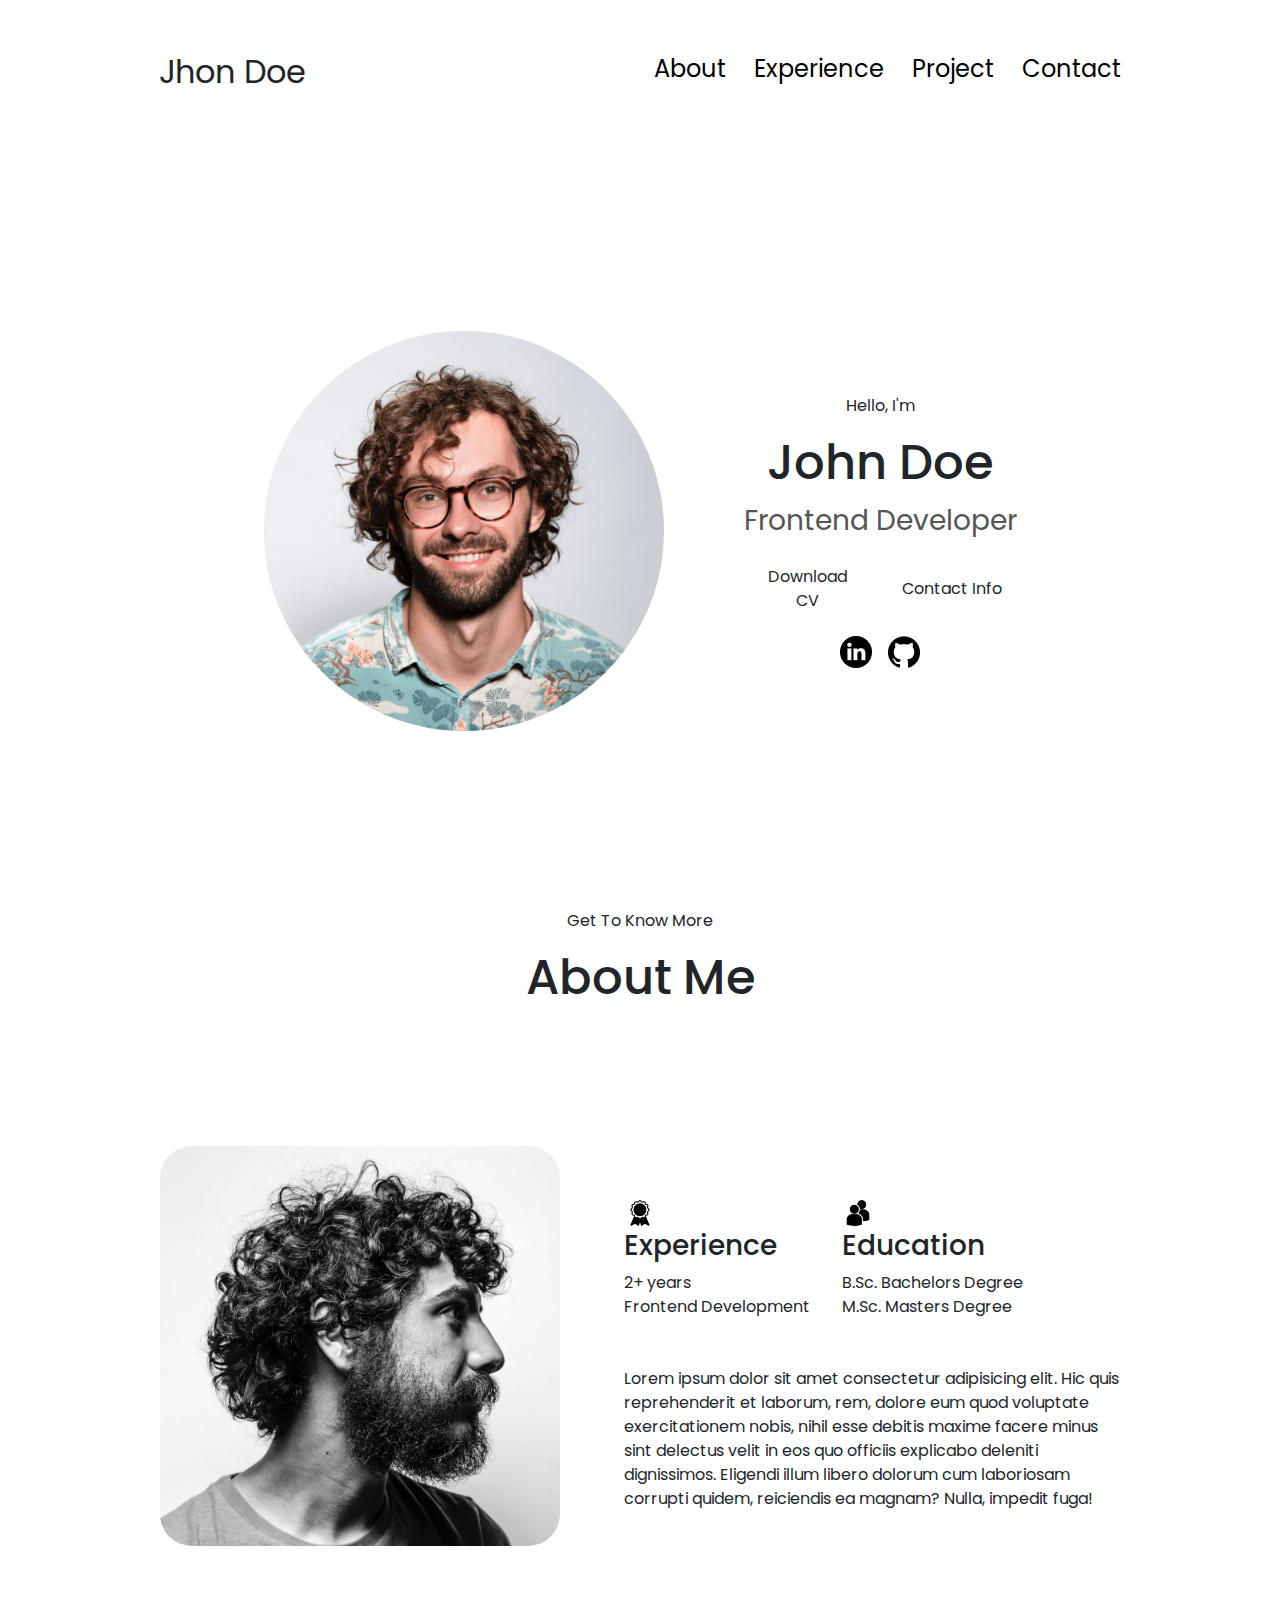
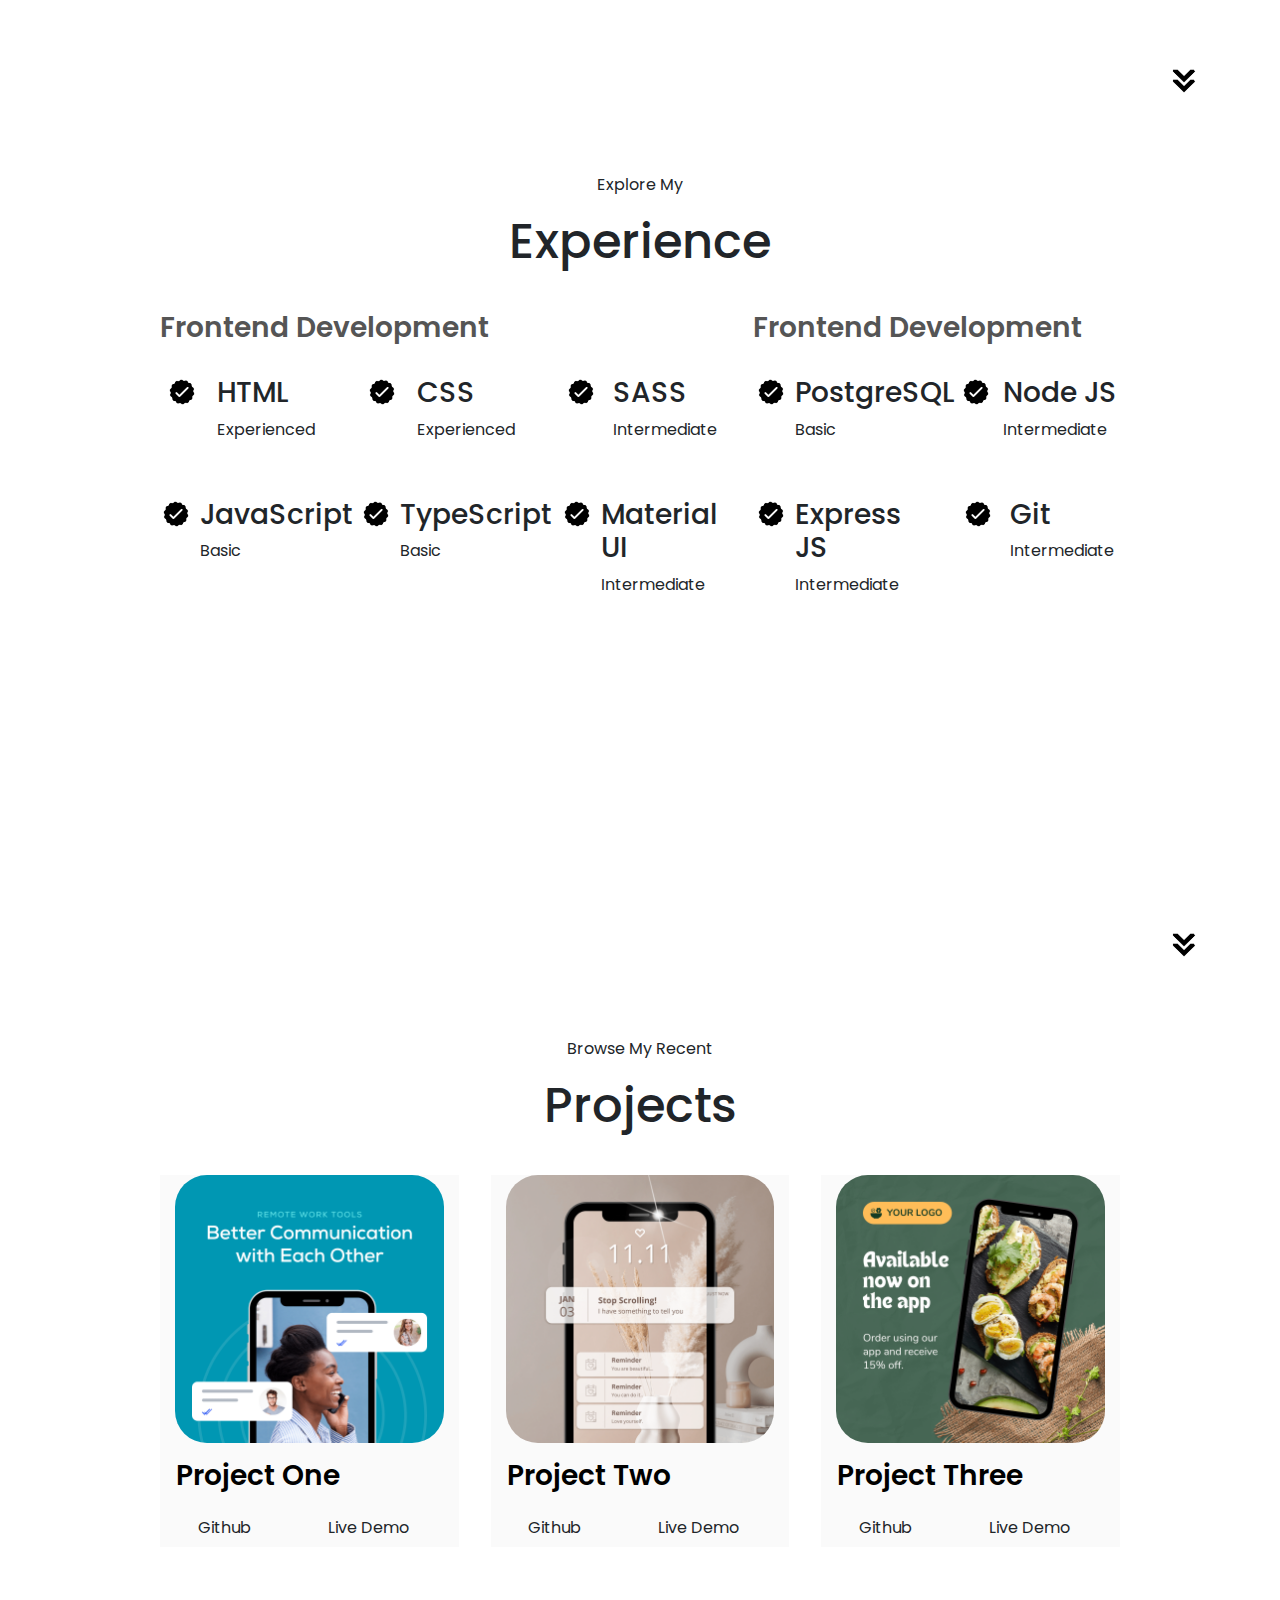
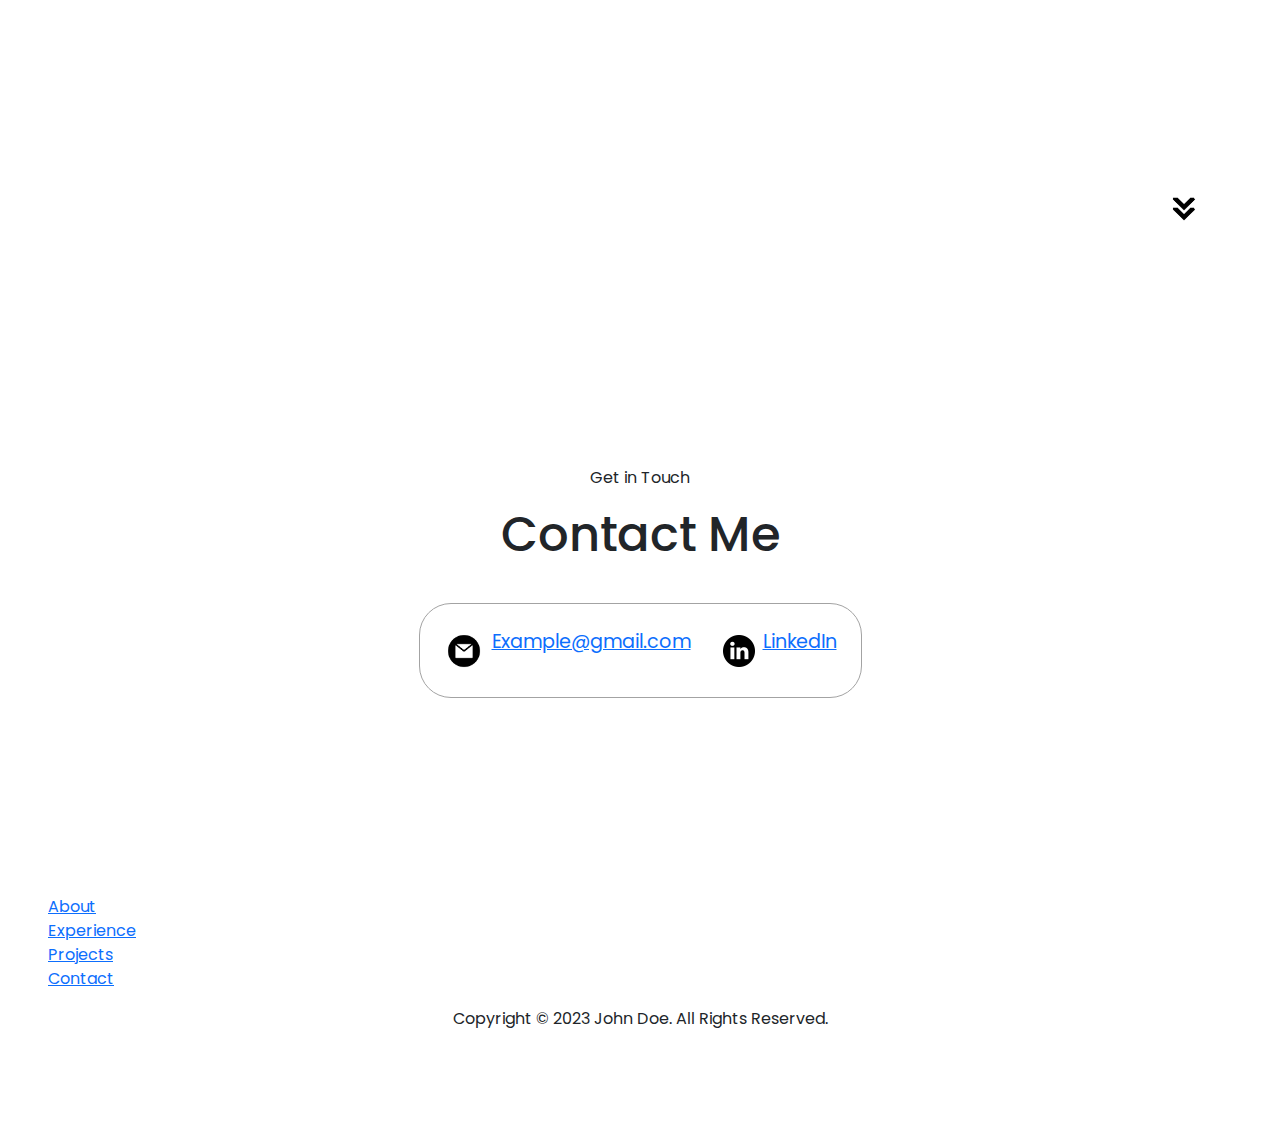
==== Devoloper Portfollio/index.html @ 99d98587 "Devoloper-Potfolio" ====
<!DOCTYPE html>
<html lang="en">

<head>
    <meta charset="UTF-8" />
    <meta name="viewport" content="width=device-width, initial-scale=1.0" />
    <title>Document</title>
    <link rel="stylesheet" href="assets/css/style.css" />
    <link rel="stylesheet" href="assets/css/bootstrap.min.css">
    <link rel="stylesheet" href="https://cdn.jsdelivr.net/npm/bootstrap-icons@1.11.3/font/bootstrap-icons.min.css">
</head>

<body>
    <header class="header">
        <h2 style="font-size: 2rem; cursor: default; font-weight: 400;">Jhon Doe</h2>
        <ul class="menu">
            <li><a href="index.html#about" class="a">About</a></li>
            <li><a href="index.html#experience" class="a">Experience</a> </li>
            <li><a href="index.html#projects" class="a">Project</a></li>
            <li><a href="index.html#contact" class="a">Contact</a></li>
        </ul>
    </header>
    <section id="profile">
        <div class="pic-container">
            <img src="assets/img/profile-pic.png">
        </div>
        <div class="content-container">
            <p class="section__text__p1" style="text-align: center;">Hello, I'm</p>
            <h1 class="title">John Doe</h1>
            <p class="section__text__p2">Frontend Developer</p>
            <div class="btn-container">
                <button class="btn btn-color-2" onclick="window.open('./assets/resume-example.pdf')">Download
                    CV</button>
                <button class="btn btn-color-1" onclick="location.href='./#contact'">Contact Info</button>
            </div>
            <div class="socials-container">
                <img src="assets/img/linkedin.png">
                <img src="assets/img/github.png">
            </div>
        </div>
    </section>
    <section id="about">
        <p class="section__text__p1">Get To Know More</p>
        <h1 class="title">About Me</h1>
        <div class="section-container">
            <div class="section__pic-container">
                <img src="assets/img/about-pic.png" alt="Profile picture" class="about-pic">
            </div>
            <div class="about-details-container">
                <div class="about-containers">
                    <div class="details-container">
                        <img src="assets/img/experience.png" alt="Experience icon" class="icon">
                        <h3>Experience</h3>
                        <p>2+ years <br>Frontend Development</p>
                    </div>
                    <div class="details-container">
                        <img src="assets/img/education.png" alt="Education icon" class="icon">
                        <h3>Education</h3>
                        <p>B.Sc. Bachelors Degree<br>M.Sc. Masters Degree</p>
                    </div>
                </div>
                <div class="text-container">
                    <p>
                        Lorem ipsum dolor sit amet consectetur adipisicing elit. Hic quis
                        reprehenderit et laborum, rem, dolore eum quod voluptate
                        exercitationem nobis, nihil esse debitis maxime facere minus sint
                        delectus velit in eos quo officiis explicabo deleniti dignissimos.
                        Eligendi illum libero dolorum cum laboriosam corrupti quidem,
                        reiciendis ea magnam? Nulla, impedit fuga!
                    </p>
                </div>
            </div>
        </div>
        <img src="assets/img/arrow.png" alt="Arrow icon" class="icon arrow" onclick="location.href='index.html#experience'">
    </section>
    <section id="experience">
        <p class="section__text__p1">Explore My</p>
        <h1 class="title">Experience</h1>
        <div class="experience-details-container">
            <div class="about-containers">
                <div class="details-container">
                    <h2 class="experience-sub-title">Frontend Development</h2>
                    <div class="article-container">
                        <article>
                            <img src="assets/img/checkmark.png" alt="Experience icon" class="icon" />
                            <div>
                                <h3>HTML</h3>
                                <p>Experienced</p>
                            </div>
                        </article>
                        <article>
                            <img src="assets/img/checkmark.png" alt="Experience icon" class="icon" />
                            <div>
                                <h3>CSS</h3>
                                <p>Experienced</p>
                            </div>
                        </article>
                        <article>
                            <img src="assets/img/checkmark.png" alt="Experience icon" class="icon" />
                            <div>
                                <h3>SASS</h3>
                                <p>Intermediate</p>
                            </div>
                        </article>
                        <article>
                            <img src="assets/img/checkmark.png" alt="Experience icon" class="icon" />
                            <div>
                                <h3>JavaScript</h3>
                                <p>Basic</p>
                            </div>
                        </article>
                        <article>
                            <img src="assets/img/checkmark.png" alt="Experience icon" class="icon" />
                            <div>
                                <h3>TypeScript</h3>
                                <p>Basic</p>
                            </div>
                        </article>
                        <article>
                            <img src="assets/img/checkmark.png" alt="Experience icon" class="icon" />
                            <div>
                                <h3>Material UI</h3>
                                <p>Intermediate</p>
                            </div>
                        </article>
                    </div>
                </div>
                <div class="details-container">
                    <h2 class="experience-sub-title">Frontend Development</h2>
                    <div class="article-container">
                        <article>
                            <img src="assets/img/checkmark.png" alt="Experience icon" class="icon" />
                            <div>
                                <h3>PostgreSQL</h3>
                                <p>Basic</p>
                            </div>
                        </article>
                        <article>
                            <img src="assets/img/checkmark.png" alt="Experience icon" class="icon" />
                            <div>
                                <h3>Node JS</h3>
                                <p>Intermediate</p>
                            </div>
                        </article>
                        <article>
                            <img src="assets/img/checkmark.png" alt="Experience icon" class="icon" />
                            <div>
                                <h3>Express JS</h3>
                                <p>Intermediate</p>
                            </div>
                        </article>
                        <article>
                            <img src="assets/img/checkmark.png" alt="Experience icon" class="icon" />
                            <div>
                                <h3>Git</h3>
                                <p>Intermediate</p>
                            </div>
                        </article>
                    </div>
                </div>
            </div>
        </div>
        <img src="assets/img/arrow.png" alt="Arrow icon" class="icon arrow" onclick="location.href='index.html#projects'" />
    </section>
    <section id="projects">
        <p class="section__text__p1">Browse My Recent</p>
        <h1 class="title">Projects</h1>
        <div class="experience-details-container">
            <div class="about-containers">
                <div class="details-container color-container">
                    <div class="article-container">
                        <img src="assets/img/project-1.png" alt="Project 1" class="project-img" />
                    </div>
                    <h2 class="experience-sub-title project-title">Project One</h2>
                    <div class="btn-container">
                        <button class="btn btn-color-2 project-btn" onclick="location.href='https://github.com/tahaemresevgilice'">
                            Github
                        </button>
                        <button class="btn btn-color-2 project-btn" onclick="location.href='https://github.com/tahaemresevgilice'">
                            Live Demo
                        </button>
                    </div>
                </div>
                <div class="details-container color-container">
                    <div class="article-container">
                        <img src="assets/img/project-2.png" alt="Project 2" class="project-img" />
                    </div>
                    <h2 class="experience-sub-title project-title">Project Two</h2>
                    <div class="btn-container">
                        <button class="btn btn-color-2 project-btn" onclick="location.href='https://github.com/tahaemresevgilice'">
                            Github
                        </button>
                        <button class="btn btn-color-2 project-btn" onclick="location.href='https://github.com/tahaemresevgilice'">
                            Live Demo
                        </button>
                    </div>
                </div>
                <div class="details-container color-container">
                    <div class="article-container">
                        <img src="assets/img/project-3.png" alt="Project 3" class="project-img" />
                    </div>
                    <h2 class="experience-sub-title project-title">Project Three</h2>
                    <div class="btn-container">
                        <button class="btn btn-color-2 project-btn" onclick="location.href='https://github.com/'">
                            Github
                        </button>
                        <button class="btn btn-color-2 project-btn" onclick="location.href='https://github.com/'">
                            Live Demo
                        </button>
                    </div>
                </div>
            </div>
        </div>
        <img src="assets/img/arrow.png" alt="Arrow icon" class="icon arrow" onclick="location.href='index.html#contact'" />
    </section>
    <section id="contact">
        <p class="section__text__p1">Get in Touch</p>
        <h1 class="title">Contact Me</h1>
        <div class="contact-info-upper-container">
            <div class="contact-info-container">
                <img src="assets/img/email.png" alt="Email icon" class="icon contact-icon email-icon" />
                <p><a href="mailto:examplemail@gmail.com">Example@gmail.com</a></p>
            </div>
            <div class="contact-info-container">
                <img src="assets/img/linkedin.png" alt="LinkedIn icon" class="icon contact-icon" />
                <p><a href="https://www.linkedin.com">LinkedIn</a></p>
            </div>
        </div>
    </section>
    <footer>
        <nav>
            <div class="nav-links-container">
                <ul class="nav-links">
                    <li><a href="#about">About</a></li>
                    <li><a href="#experience">Experience</a></li>
                    <li><a href="#projects">Projects</a></li>
                    <li><a href="#contact">Contact</a></li>
                </ul>
            </div>
        </nav>
        <p>Copyright &#169; 2023 John Doe. All Rights Reserved.</p>
    </footer>

    <script type="text/javascript" src="assets/js/index.js"></script>
    <script type="text/javascript" src="assets/js/bootstrap.min.js"></script>
</body>

</html>
---- Devoloper Portfollio/assets/css/style.css ----
@import url('https://fonts.googleapis.com/css2?family=Poppins:wght@300;400;500;600;700;800;900&display=swap');
 
*{
    margin: 0;
    padding: 0;
    list-style-type: none;
    text-decoration: none;
    box-sizing: border-box; 
    font-family: 'Poppins',sans-serif;
}

/*! Menü */

.header{
    display: flex;
    justify-content: space-around;
    align-items: center;
    width: 100%;
    height: 17vh;
}
.menu{
    display: flex;
    justify-content: space-between;
    width: 500px;
}
.a{
    font-size: 1.5rem;
    color: black;
    text-decoration: none;
}
.a:hover{
    color: grey;
    text-decoration: underline;
    text-underline-offset: 1rem;
    text-decoration-color: rgb(181, 181, 181);
}

/*! Profile Section */
section{
    padding-top: 4vh;
    height: 96vh;
    margin: 0 10rem;
    box-sizing: border-box;
    min-height: fit-content;
}
#profile{
    display: flex;
    justify-content: center;
    align-items: center;
    gap: 5rem;
    height: 80vh
}
.pic-container img{
    width: 400px;
    height: 400px;
}
.title{
    font-size: 3rem;
    text-align: center;
}
.section__text__p2 {
    font-size: 1.75rem;
    margin-bottom: 1rem;
    color: rgb(85, 85, 85);
}
.btn-container {
    display: flex;
    gap: 1rem;
}
.btn-color-1{
    background-color: rgb(53, 53, 53);
    color: white;
}
.btn-color-1:hover{
    background-color: black;
}
.btn-color-2 {
    background: none;
}
.btn-color-2:hover{
    background-color: rgb(53, 53, 53);
    color: white;
}
.btn-color-1, .btn-color-2 {
    border: rgb(53, 53, 53) 0.1rem solid;
}
.btn {
    font-weight: 600;
    transition: all 300ms ease;
    padding: 1rem;
    width: 8rem;
    border-radius: 2rem;
}
.socials-container{
    display: flex;
    justify-content: center;
    margin-top: 1rem;
    gap: 1rem;
}
.socials-container img{
    width: 2rem;
    height: 2rem;
}

/*! About */
#about{
    position: relative;
}
.section__text__p1 {
    text-align: center;
}
.section-container {
    gap: 4rem;
    height: 80%;
    display: flex;
}
.section__pic-container {
    display: flex;
    height: 400px;
    width: 400px;
    margin: auto 0;
}
.about-pic {
    border-radius: 2rem;
}
.about-containers, .about-details-container {
    display: flex;
}

.about-details-container {
    justify-content: center;
    flex-direction: column;
}
.about-containers {
    gap: 2rem;
    margin-bottom: 2rem;
    margin-top: 2rem;
    display: flex;
}

.icon {
    cursor: pointer;
    height: 2rem;
}

.arrow {
    position: absolute;
    right: -5rem;
    bottom: 2.5rem;
}

/* EXPERIENCE SECTION */

#experience {
    position: relative;
  }
  
  .experience-sub-title {
    color: rgb(85, 85, 85);
    font-weight: 600;
    font-size: 1.75rem;
    margin-bottom: 2rem;
  }
  
  .experience-details-container {
    display: flex;
    justify-content: center;
    flex-direction: column;
  }
  
  .article-container {
    display: flex;
    text-align: initial;
    flex-wrap: wrap;
    flex-direction: row;
    gap: 2.5rem;
    justify-content: space-around;
  }
  
  article {
    display: flex;
    width: 10rem;
    justify-content: space-around;
    gap: 0.5rem;
  }
  
  article .icon {
    cursor: default;
  }
  
  /* PROJECTS SECTION */
  
  #projects {
    position: relative;
  }
  
  .color-container {
    border-color: rgb(163, 163, 163);
    background: rgb(250, 250, 250);
  }
  
  .project-img {
    border-radius: 2rem;
    width: 90%;
    height: 90%;
  }
  
  .project-title {
    margin: 1rem;
    color: black;
  }
  
  .project-btn {
    color: black;
    border-color: rgb(163, 163, 163);
  }
  
  /* CONTACT */
  
  #contact {
    display: flex;
    justify-content: center;
    flex-direction: column;
    height: 70vh;
  }
  
  .contact-info-upper-container {
    display: flex;
    justify-content: center;
    border-radius: 2rem;
    border: rgb(53, 53, 53) 0.1rem solid;
    border-color: rgb(163, 163, 163);
    background: (250, 250, 250);
    margin: 2rem auto;
    padding: 0.5rem;
  }
  
  .contact-info-container {
    display: flex;
    align-items: center;
    justify-content: center;
    gap: 0.5rem;
    margin: 1rem;
  }
  
  .contact-info-container p {
    font-size: larger;
  }
  
  .contact-icon {
    cursor: default;
  }
  
  .email-icon {
    height: 2.5rem;
  }
  
  /* FOOTER SECTION */
  
  footer {
    height: 26vh;
    margin: 0 1rem;
  }
  
  footer p {
    text-align: center;
  }
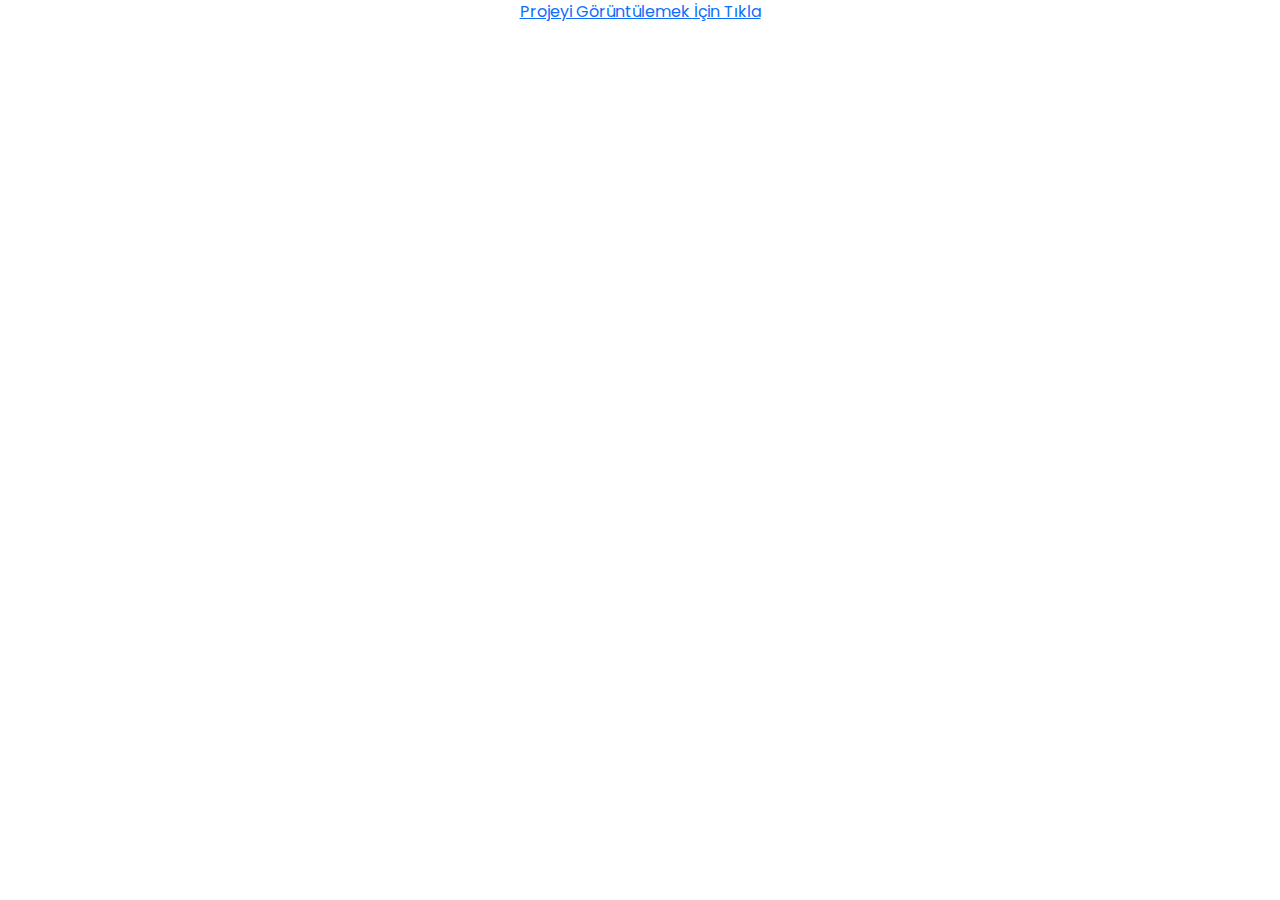
==== commit 045e0940: "Update index.html" ====
--- a/Devoloper Portfollio/index.html
+++ b/Devoloper Portfollio/index.html
@@ -11,238 +11,7 @@
 </head>
 
 <body>
-    <header class="header">
-        <h2 style="font-size: 2rem; cursor: default; font-weight: 400;">Jhon Doe</h2>
-        <ul class="menu">
-            <li><a href="index.html#about" class="a">About</a></li>
-            <li><a href="index.html#experience" class="a">Experience</a> </li>
-            <li><a href="index.html#projects" class="a">Project</a></li>
-            <li><a href="index.html#contact" class="a">Contact</a></li>
-        </ul>
-    </header>
-    <section id="profile">
-        <div class="pic-container">
-            <img src="assets/img/profile-pic.png">
-        </div>
-        <div class="content-container">
-            <p class="section__text__p1" style="text-align: center;">Hello, I'm</p>
-            <h1 class="title">John Doe</h1>
-            <p class="section__text__p2">Frontend Developer</p>
-            <div class="btn-container">
-                <button class="btn btn-color-2" onclick="window.open('./assets/resume-example.pdf')">Download
-                    CV</button>
-                <button class="btn btn-color-1" onclick="location.href='./#contact'">Contact Info</button>
-            </div>
-            <div class="socials-container">
-                <img src="assets/img/linkedin.png">
-                <img src="assets/img/github.png">
-            </div>
-        </div>
-    </section>
-    <section id="about">
-        <p class="section__text__p1">Get To Know More</p>
-        <h1 class="title">About Me</h1>
-        <div class="section-container">
-            <div class="section__pic-container">
-                <img src="assets/img/about-pic.png" alt="Profile picture" class="about-pic">
-            </div>
-            <div class="about-details-container">
-                <div class="about-containers">
-                    <div class="details-container">
-                        <img src="assets/img/experience.png" alt="Experience icon" class="icon">
-                        <h3>Experience</h3>
-                        <p>2+ years <br>Frontend Development</p>
-                    </div>
-                    <div class="details-container">
-                        <img src="assets/img/education.png" alt="Education icon" class="icon">
-                        <h3>Education</h3>
-                        <p>B.Sc. Bachelors Degree<br>M.Sc. Masters Degree</p>
-                    </div>
-                </div>
-                <div class="text-container">
-                    <p>
-                        Lorem ipsum dolor sit amet consectetur adipisicing elit. Hic quis
-                        reprehenderit et laborum, rem, dolore eum quod voluptate
-                        exercitationem nobis, nihil esse debitis maxime facere minus sint
-                        delectus velit in eos quo officiis explicabo deleniti dignissimos.
-                        Eligendi illum libero dolorum cum laboriosam corrupti quidem,
-                        reiciendis ea magnam? Nulla, impedit fuga!
-                    </p>
-                </div>
-            </div>
-        </div>
-        <img src="assets/img/arrow.png" alt="Arrow icon" class="icon arrow" onclick="location.href='index.html#experience'">
-    </section>
-    <section id="experience">
-        <p class="section__text__p1">Explore My</p>
-        <h1 class="title">Experience</h1>
-        <div class="experience-details-container">
-            <div class="about-containers">
-                <div class="details-container">
-                    <h2 class="experience-sub-title">Frontend Development</h2>
-                    <div class="article-container">
-                        <article>
-                            <img src="assets/img/checkmark.png" alt="Experience icon" class="icon" />
-                            <div>
-                                <h3>HTML</h3>
-                                <p>Experienced</p>
-                            </div>
-                        </article>
-                        <article>
-                            <img src="assets/img/checkmark.png" alt="Experience icon" class="icon" />
-                            <div>
-                                <h3>CSS</h3>
-                                <p>Experienced</p>
-                            </div>
-                        </article>
-                        <article>
-                            <img src="assets/img/checkmark.png" alt="Experience icon" class="icon" />
-                            <div>
-                                <h3>SASS</h3>
-                                <p>Intermediate</p>
-                            </div>
-                        </article>
-                        <article>
-                            <img src="assets/img/checkmark.png" alt="Experience icon" class="icon" />
-                            <div>
-                                <h3>JavaScript</h3>
-                                <p>Basic</p>
-                            </div>
-                        </article>
-                        <article>
-                            <img src="assets/img/checkmark.png" alt="Experience icon" class="icon" />
-                            <div>
-                                <h3>TypeScript</h3>
-                                <p>Basic</p>
-                            </div>
-                        </article>
-                        <article>
-                            <img src="assets/img/checkmark.png" alt="Experience icon" class="icon" />
-                            <div>
-                                <h3>Material UI</h3>
-                                <p>Intermediate</p>
-                            </div>
-                        </article>
-                    </div>
-                </div>
-                <div class="details-container">
-                    <h2 class="experience-sub-title">Frontend Development</h2>
-                    <div class="article-container">
-                        <article>
-                            <img src="assets/img/checkmark.png" alt="Experience icon" class="icon" />
-                            <div>
-                                <h3>PostgreSQL</h3>
-                                <p>Basic</p>
-                            </div>
-                        </article>
-                        <article>
-                            <img src="assets/img/checkmark.png" alt="Experience icon" class="icon" />
-                            <div>
-                                <h3>Node JS</h3>
-                                <p>Intermediate</p>
-                            </div>
-                        </article>
-                        <article>
-                            <img src="assets/img/checkmark.png" alt="Experience icon" class="icon" />
-                            <div>
-                                <h3>Express JS</h3>
-                                <p>Intermediate</p>
-                            </div>
-                        </article>
-                        <article>
-                            <img src="assets/img/checkmark.png" alt="Experience icon" class="icon" />
-                            <div>
-                                <h3>Git</h3>
-                                <p>Intermediate</p>
-                            </div>
-                        </article>
-                    </div>
-                </div>
-            </div>
-        </div>
-        <img src="assets/img/arrow.png" alt="Arrow icon" class="icon arrow" onclick="location.href='index.html#projects'" />
-    </section>
-    <section id="projects">
-        <p class="section__text__p1">Browse My Recent</p>
-        <h1 class="title">Projects</h1>
-        <div class="experience-details-container">
-            <div class="about-containers">
-                <div class="details-container color-container">
-                    <div class="article-container">
-                        <img src="assets/img/project-1.png" alt="Project 1" class="project-img" />
-                    </div>
-                    <h2 class="experience-sub-title project-title">Project One</h2>
-                    <div class="btn-container">
-                        <button class="btn btn-color-2 project-btn" onclick="location.href='https://github.com/tahaemresevgilice'">
-                            Github
-                        </button>
-                        <button class="btn btn-color-2 project-btn" onclick="location.href='https://github.com/tahaemresevgilice'">
-                            Live Demo
-                        </button>
-                    </div>
-                </div>
-                <div class="details-container color-container">
-                    <div class="article-container">
-                        <img src="assets/img/project-2.png" alt="Project 2" class="project-img" />
-                    </div>
-                    <h2 class="experience-sub-title project-title">Project Two</h2>
-                    <div class="btn-container">
-                        <button class="btn btn-color-2 project-btn" onclick="location.href='https://github.com/tahaemresevgilice'">
-                            Github
-                        </button>
-                        <button class="btn btn-color-2 project-btn" onclick="location.href='https://github.com/tahaemresevgilice'">
-                            Live Demo
-                        </button>
-                    </div>
-                </div>
-                <div class="details-container color-container">
-                    <div class="article-container">
-                        <img src="assets/img/project-3.png" alt="Project 3" class="project-img" />
-                    </div>
-                    <h2 class="experience-sub-title project-title">Project Three</h2>
-                    <div class="btn-container">
-                        <button class="btn btn-color-2 project-btn" onclick="location.href='https://github.com/'">
-                            Github
-                        </button>
-                        <button class="btn btn-color-2 project-btn" onclick="location.href='https://github.com/'">
-                            Live Demo
-                        </button>
-                    </div>
-                </div>
-            </div>
-        </div>
-        <img src="assets/img/arrow.png" alt="Arrow icon" class="icon arrow" onclick="location.href='index.html#contact'" />
-    </section>
-    <section id="contact">
-        <p class="section__text__p1">Get in Touch</p>
-        <h1 class="title">Contact Me</h1>
-        <div class="contact-info-upper-container">
-            <div class="contact-info-container">
-                <img src="assets/img/email.png" alt="Email icon" class="icon contact-icon email-icon" />
-                <p><a href="mailto:examplemail@gmail.com">Example@gmail.com</a></p>
-            </div>
-            <div class="contact-info-container">
-                <img src="assets/img/linkedin.png" alt="LinkedIn icon" class="icon contact-icon" />
-                <p><a href="https://www.linkedin.com">LinkedIn</a></p>
-            </div>
-        </div>
-    </section>
-    <footer>
-        <nav>
-            <div class="nav-links-container">
-                <ul class="nav-links">
-                    <li><a href="#about">About</a></li>
-                    <li><a href="#experience">Experience</a></li>
-                    <li><a href="#projects">Projects</a></li>
-                    <li><a href="#contact">Contact</a></li>
-                </ul>
-            </div>
-        </nav>
-        <p>Copyright &#169; 2023 John Doe. All Rights Reserved.</p>
-    </footer>
-
-    <script type="text/javascript" src="assets/js/index.js"></script>
-    <script type="text/javascript" src="assets/js/bootstrap.min.js"></script>
+<center><a href="https://tahaemresevgilice.github.io/Devoloper-Portfolio-Bootstrap/Devoloper%20Portfollio/">Projeyi Görüntülemek İçin Tıkla </a></center>
 </body>
 
-</html>+</html>
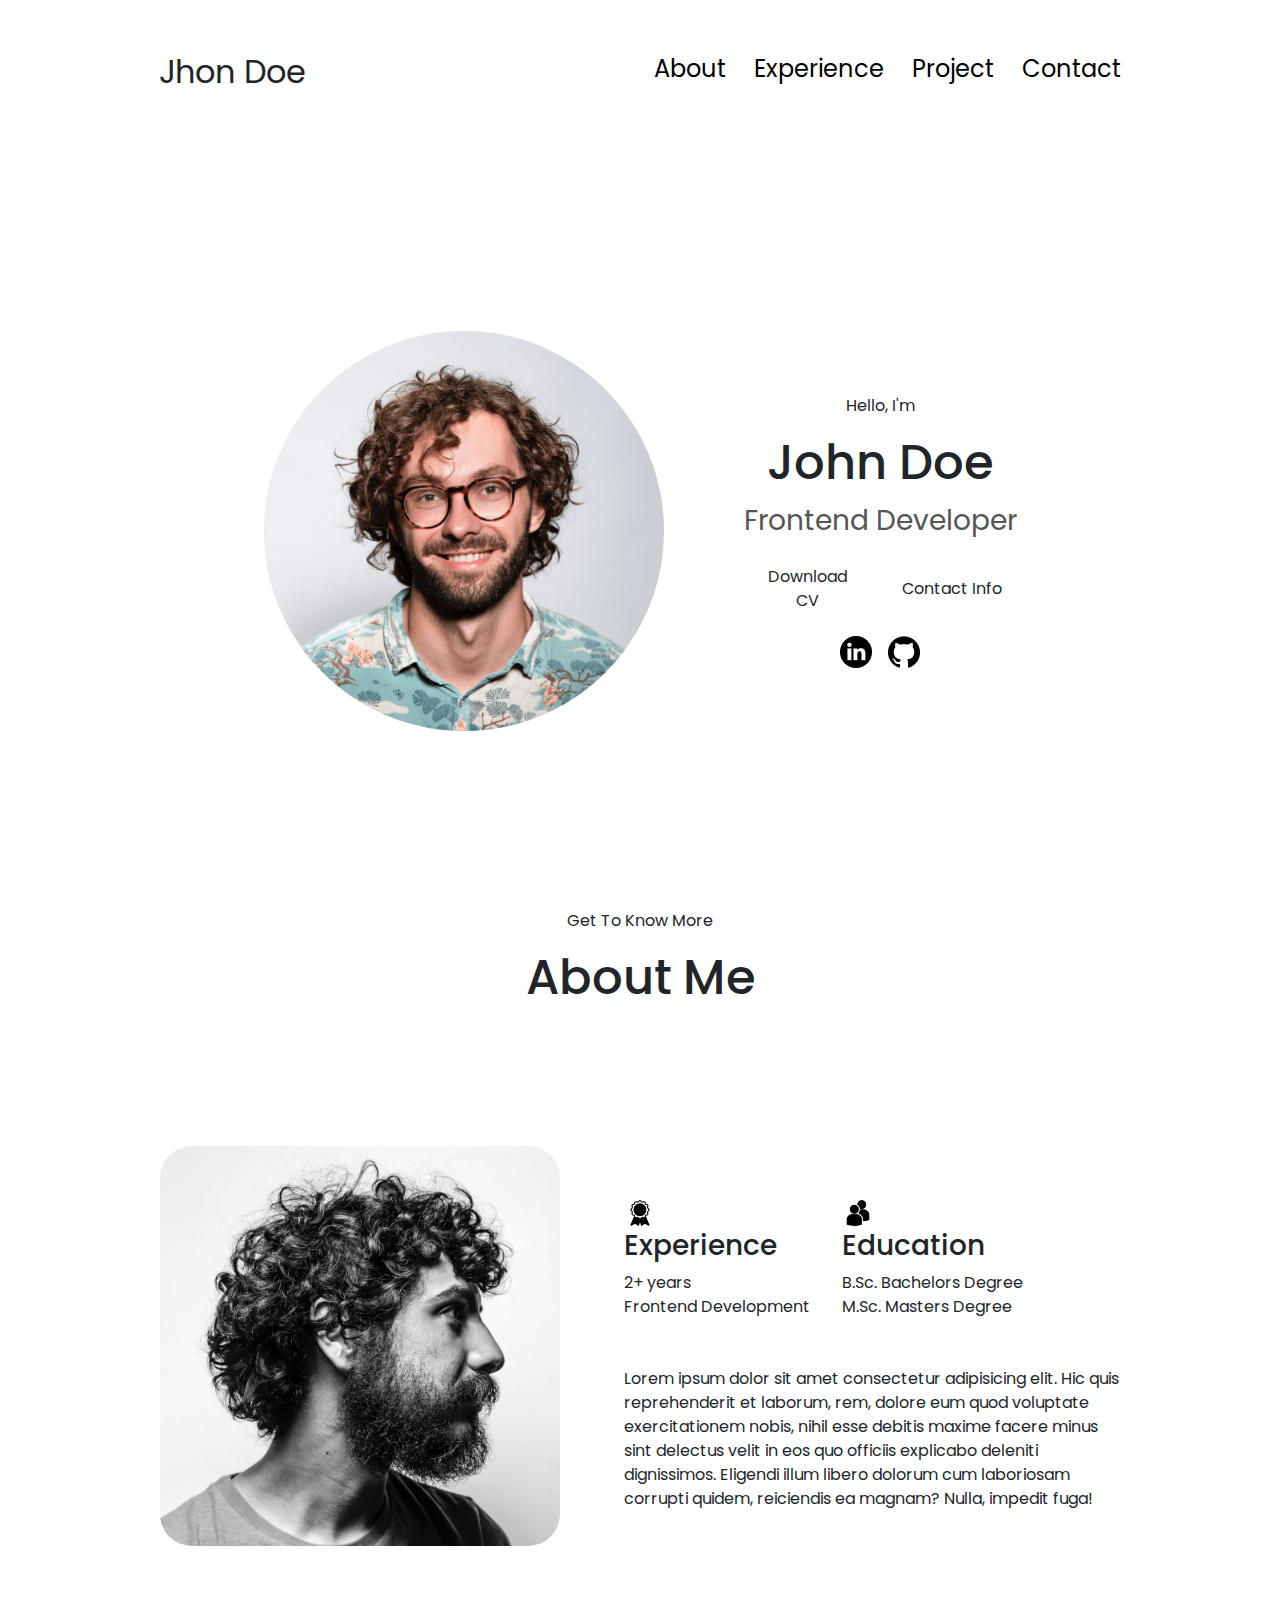
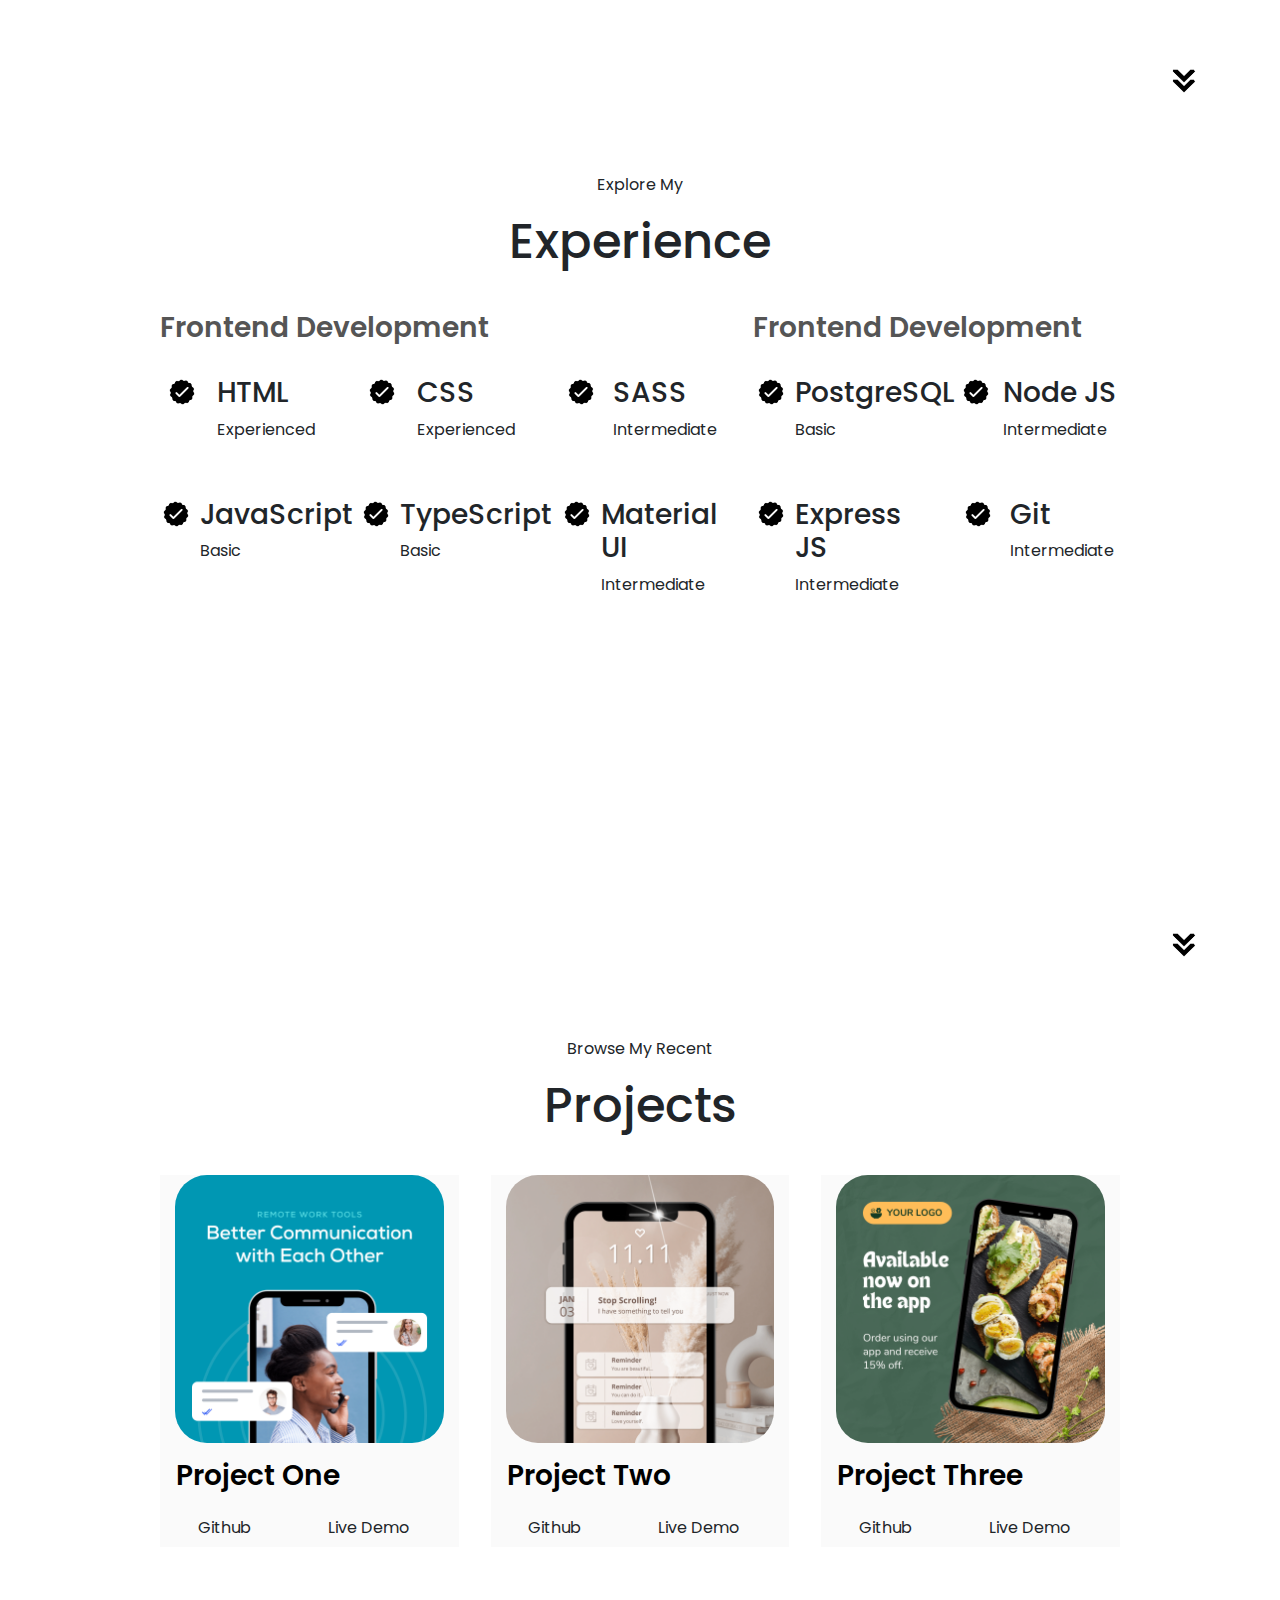
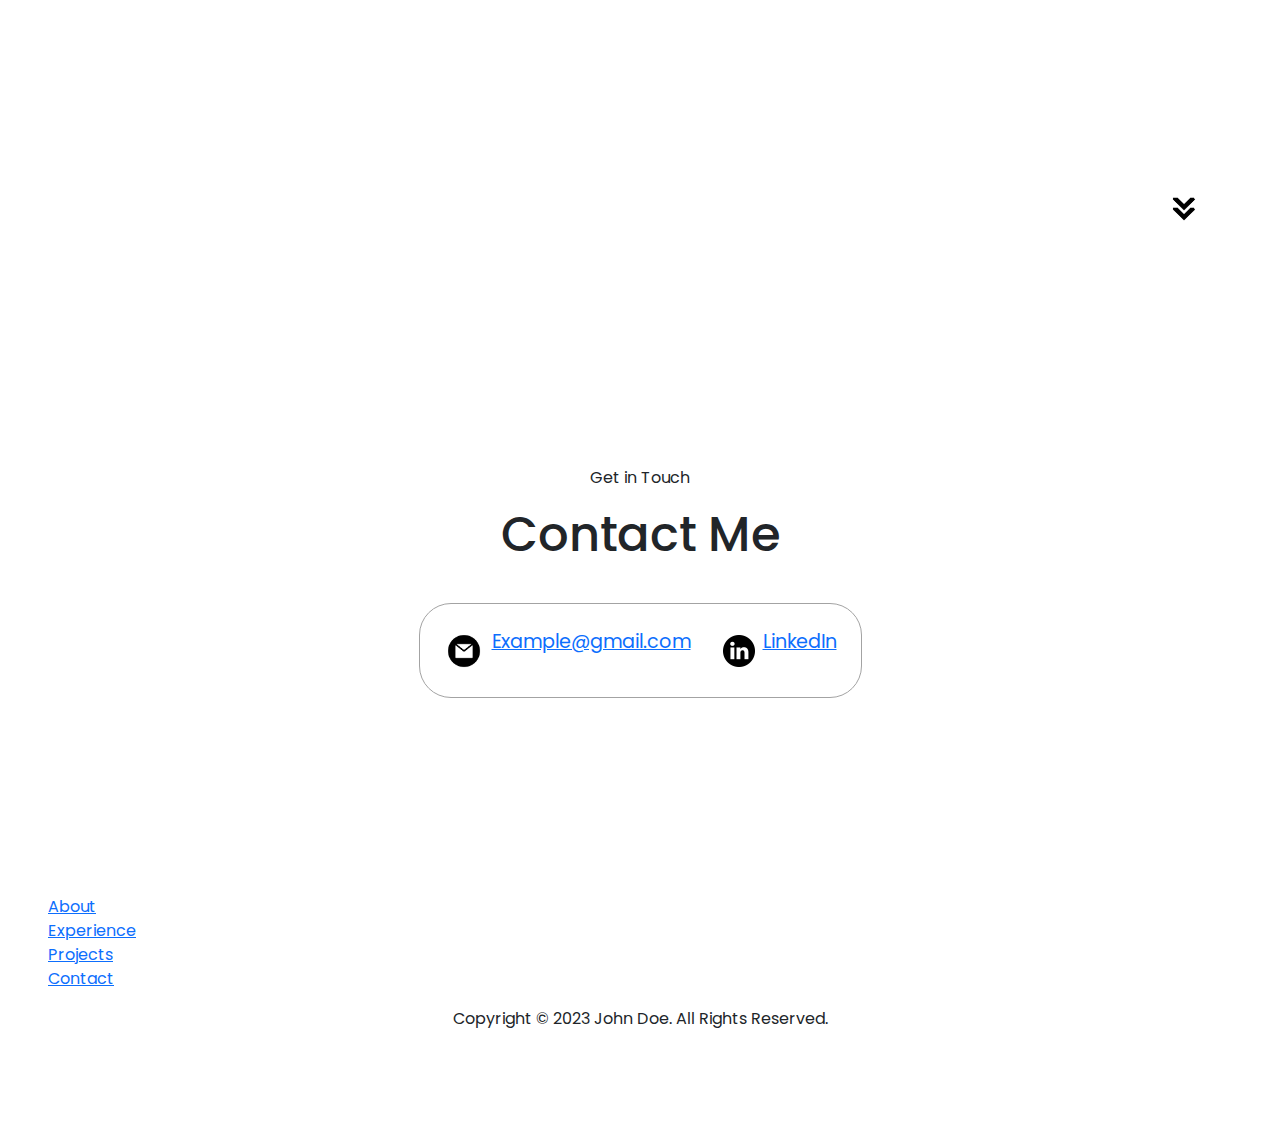
==== commit 4564e365: "Update index.html" ====
--- a/Devoloper Portfollio/index.html
+++ b/Devoloper Portfollio/index.html
@@ -11,7 +11,238 @@
 </head>
 
 <body>
-<center><a href="https://tahaemresevgilice.github.io/Devoloper-Portfolio-Bootstrap/Devoloper%20Portfollio/">Projeyi Görüntülemek İçin Tıkla </a></center>
+    <header class="header">
+        <h2 style="font-size: 2rem; cursor: default; font-weight: 400;">Jhon Doe</h2>
+        <ul class="menu">
+            <li><a href="index.html#about" class="a">About</a></li>
+            <li><a href="index.html#experience" class="a">Experience</a> </li>
+            <li><a href="index.html#projects" class="a">Project</a></li>
+            <li><a href="index.html#contact" class="a">Contact</a></li>
+        </ul>
+    </header>
+    <section id="profile">
+        <div class="pic-container">
+            <img src="assets/img/profile-pic.png">
+        </div>
+        <div class="content-container">
+            <p class="section__text__p1" style="text-align: center;">Hello, I'm</p>
+            <h1 class="title">John Doe</h1>
+            <p class="section__text__p2">Frontend Developer</p>
+            <div class="btn-container">
+                <button class="btn btn-color-2" onclick="window.open('./assets/resume-example.pdf')">Download
+                    CV</button>
+                <button class="btn btn-color-1" onclick="location.href='./#contact'">Contact Info</button>
+            </div>
+            <div class="socials-container">
+                <img src="assets/img/linkedin.png">
+                <img src="assets/img/github.png">
+            </div>
+        </div>
+    </section>
+    <section id="about">
+        <p class="section__text__p1">Get To Know More</p>
+        <h1 class="title">About Me</h1>
+        <div class="section-container">
+            <div class="section__pic-container">
+                <img src="assets/img/about-pic.png" alt="Profile picture" class="about-pic">
+            </div>
+            <div class="about-details-container">
+                <div class="about-containers">
+                    <div class="details-container">
+                        <img src="assets/img/experience.png" alt="Experience icon" class="icon">
+                        <h3>Experience</h3>
+                        <p>2+ years <br>Frontend Development</p>
+                    </div>
+                    <div class="details-container">
+                        <img src="assets/img/education.png" alt="Education icon" class="icon">
+                        <h3>Education</h3>
+                        <p>B.Sc. Bachelors Degree<br>M.Sc. Masters Degree</p>
+                    </div>
+                </div>
+                <div class="text-container">
+                    <p>
+                        Lorem ipsum dolor sit amet consectetur adipisicing elit. Hic quis
+                        reprehenderit et laborum, rem, dolore eum quod voluptate
+                        exercitationem nobis, nihil esse debitis maxime facere minus sint
+                        delectus velit in eos quo officiis explicabo deleniti dignissimos.
+                        Eligendi illum libero dolorum cum laboriosam corrupti quidem,
+                        reiciendis ea magnam? Nulla, impedit fuga!
+                    </p>
+                </div>
+            </div>
+        </div>
+        <img src="assets/img/arrow.png" alt="Arrow icon" class="icon arrow" onclick="location.href='index.html#experience'">
+    </section>
+    <section id="experience">
+        <p class="section__text__p1">Explore My</p>
+        <h1 class="title">Experience</h1>
+        <div class="experience-details-container">
+            <div class="about-containers">
+                <div class="details-container">
+                    <h2 class="experience-sub-title">Frontend Development</h2>
+                    <div class="article-container">
+                        <article>
+                            <img src="assets/img/checkmark.png" alt="Experience icon" class="icon" />
+                            <div>
+                                <h3>HTML</h3>
+                                <p>Experienced</p>
+                            </div>
+                        </article>
+                        <article>
+                            <img src="assets/img/checkmark.png" alt="Experience icon" class="icon" />
+                            <div>
+                                <h3>CSS</h3>
+                                <p>Experienced</p>
+                            </div>
+                        </article>
+                        <article>
+                            <img src="assets/img/checkmark.png" alt="Experience icon" class="icon" />
+                            <div>
+                                <h3>SASS</h3>
+                                <p>Intermediate</p>
+                            </div>
+                        </article>
+                        <article>
+                            <img src="assets/img/checkmark.png" alt="Experience icon" class="icon" />
+                            <div>
+                                <h3>JavaScript</h3>
+                                <p>Basic</p>
+                            </div>
+                        </article>
+                        <article>
+                            <img src="assets/img/checkmark.png" alt="Experience icon" class="icon" />
+                            <div>
+                                <h3>TypeScript</h3>
+                                <p>Basic</p>
+                            </div>
+                        </article>
+                        <article>
+                            <img src="assets/img/checkmark.png" alt="Experience icon" class="icon" />
+                            <div>
+                                <h3>Material UI</h3>
+                                <p>Intermediate</p>
+                            </div>
+                        </article>
+                    </div>
+                </div>
+                <div class="details-container">
+                    <h2 class="experience-sub-title">Frontend Development</h2>
+                    <div class="article-container">
+                        <article>
+                            <img src="assets/img/checkmark.png" alt="Experience icon" class="icon" />
+                            <div>
+                                <h3>PostgreSQL</h3>
+                                <p>Basic</p>
+                            </div>
+                        </article>
+                        <article>
+                            <img src="assets/img/checkmark.png" alt="Experience icon" class="icon" />
+                            <div>
+                                <h3>Node JS</h3>
+                                <p>Intermediate</p>
+                            </div>
+                        </article>
+                        <article>
+                            <img src="assets/img/checkmark.png" alt="Experience icon" class="icon" />
+                            <div>
+                                <h3>Express JS</h3>
+                                <p>Intermediate</p>
+                            </div>
+                        </article>
+                        <article>
+                            <img src="assets/img/checkmark.png" alt="Experience icon" class="icon" />
+                            <div>
+                                <h3>Git</h3>
+                                <p>Intermediate</p>
+                            </div>
+                        </article>
+                    </div>
+                </div>
+            </div>
+        </div>
+        <img src="assets/img/arrow.png" alt="Arrow icon" class="icon arrow" onclick="location.href='index.html#projects'" />
+    </section>
+    <section id="projects">
+        <p class="section__text__p1">Browse My Recent</p>
+        <h1 class="title">Projects</h1>
+        <div class="experience-details-container">
+            <div class="about-containers">
+                <div class="details-container color-container">
+                    <div class="article-container">
+                        <img src="assets/img/project-1.png" alt="Project 1" class="project-img" />
+                    </div>
+                    <h2 class="experience-sub-title project-title">Project One</h2>
+                    <div class="btn-container">
+                        <button class="btn btn-color-2 project-btn" onclick="location.href='https://github.com/tahaemresevgilice'">
+                            Github
+                        </button>
+                        <button class="btn btn-color-2 project-btn" onclick="location.href='https://github.com/tahaemresevgilice'">
+                            Live Demo
+                        </button>
+                    </div>
+                </div>
+                <div class="details-container color-container">
+                    <div class="article-container">
+                        <img src="assets/img/project-2.png" alt="Project 2" class="project-img" />
+                    </div>
+                    <h2 class="experience-sub-title project-title">Project Two</h2>
+                    <div class="btn-container">
+                        <button class="btn btn-color-2 project-btn" onclick="location.href='https://github.com/tahaemresevgilice'">
+                            Github
+                        </button>
+                        <button class="btn btn-color-2 project-btn" onclick="location.href='https://github.com/tahaemresevgilice'">
+                            Live Demo
+                        </button>
+                    </div>
+                </div>
+                <div class="details-container color-container">
+                    <div class="article-container">
+                        <img src="assets/img/project-3.png" alt="Project 3" class="project-img" />
+                    </div>
+                    <h2 class="experience-sub-title project-title">Project Three</h2>
+                    <div class="btn-container">
+                        <button class="btn btn-color-2 project-btn" onclick="location.href='https://github.com/'">
+                            Github
+                        </button>
+                        <button class="btn btn-color-2 project-btn" onclick="location.href='https://github.com/'">
+                            Live Demo
+                        </button>
+                    </div>
+                </div>
+            </div>
+        </div>
+        <img src="assets/img/arrow.png" alt="Arrow icon" class="icon arrow" onclick="location.href='index.html#contact'" />
+    </section>
+    <section id="contact">
+        <p class="section__text__p1">Get in Touch</p>
+        <h1 class="title">Contact Me</h1>
+        <div class="contact-info-upper-container">
+            <div class="contact-info-container">
+                <img src="assets/img/email.png" alt="Email icon" class="icon contact-icon email-icon" />
+                <p><a href="mailto:examplemail@gmail.com">Example@gmail.com</a></p>
+            </div>
+            <div class="contact-info-container">
+                <img src="assets/img/linkedin.png" alt="LinkedIn icon" class="icon contact-icon" />
+                <p><a href="https://www.linkedin.com">LinkedIn</a></p>
+            </div>
+        </div>
+    </section>
+    <footer>
+        <nav>
+            <div class="nav-links-container">
+                <ul class="nav-links">
+                    <li><a href="#about">About</a></li>
+                    <li><a href="#experience">Experience</a></li>
+                    <li><a href="#projects">Projects</a></li>
+                    <li><a href="#contact">Contact</a></li>
+                </ul>
+            </div>
+        </nav>
+        <p>Copyright &#169; 2023 John Doe. All Rights Reserved.</p>
+    </footer>
+
+    <script type="text/javascript" src="assets/js/index.js"></script>
+    <script type="text/javascript" src="assets/js/bootstrap.min.js"></script>
 </body>
 
 </html>
